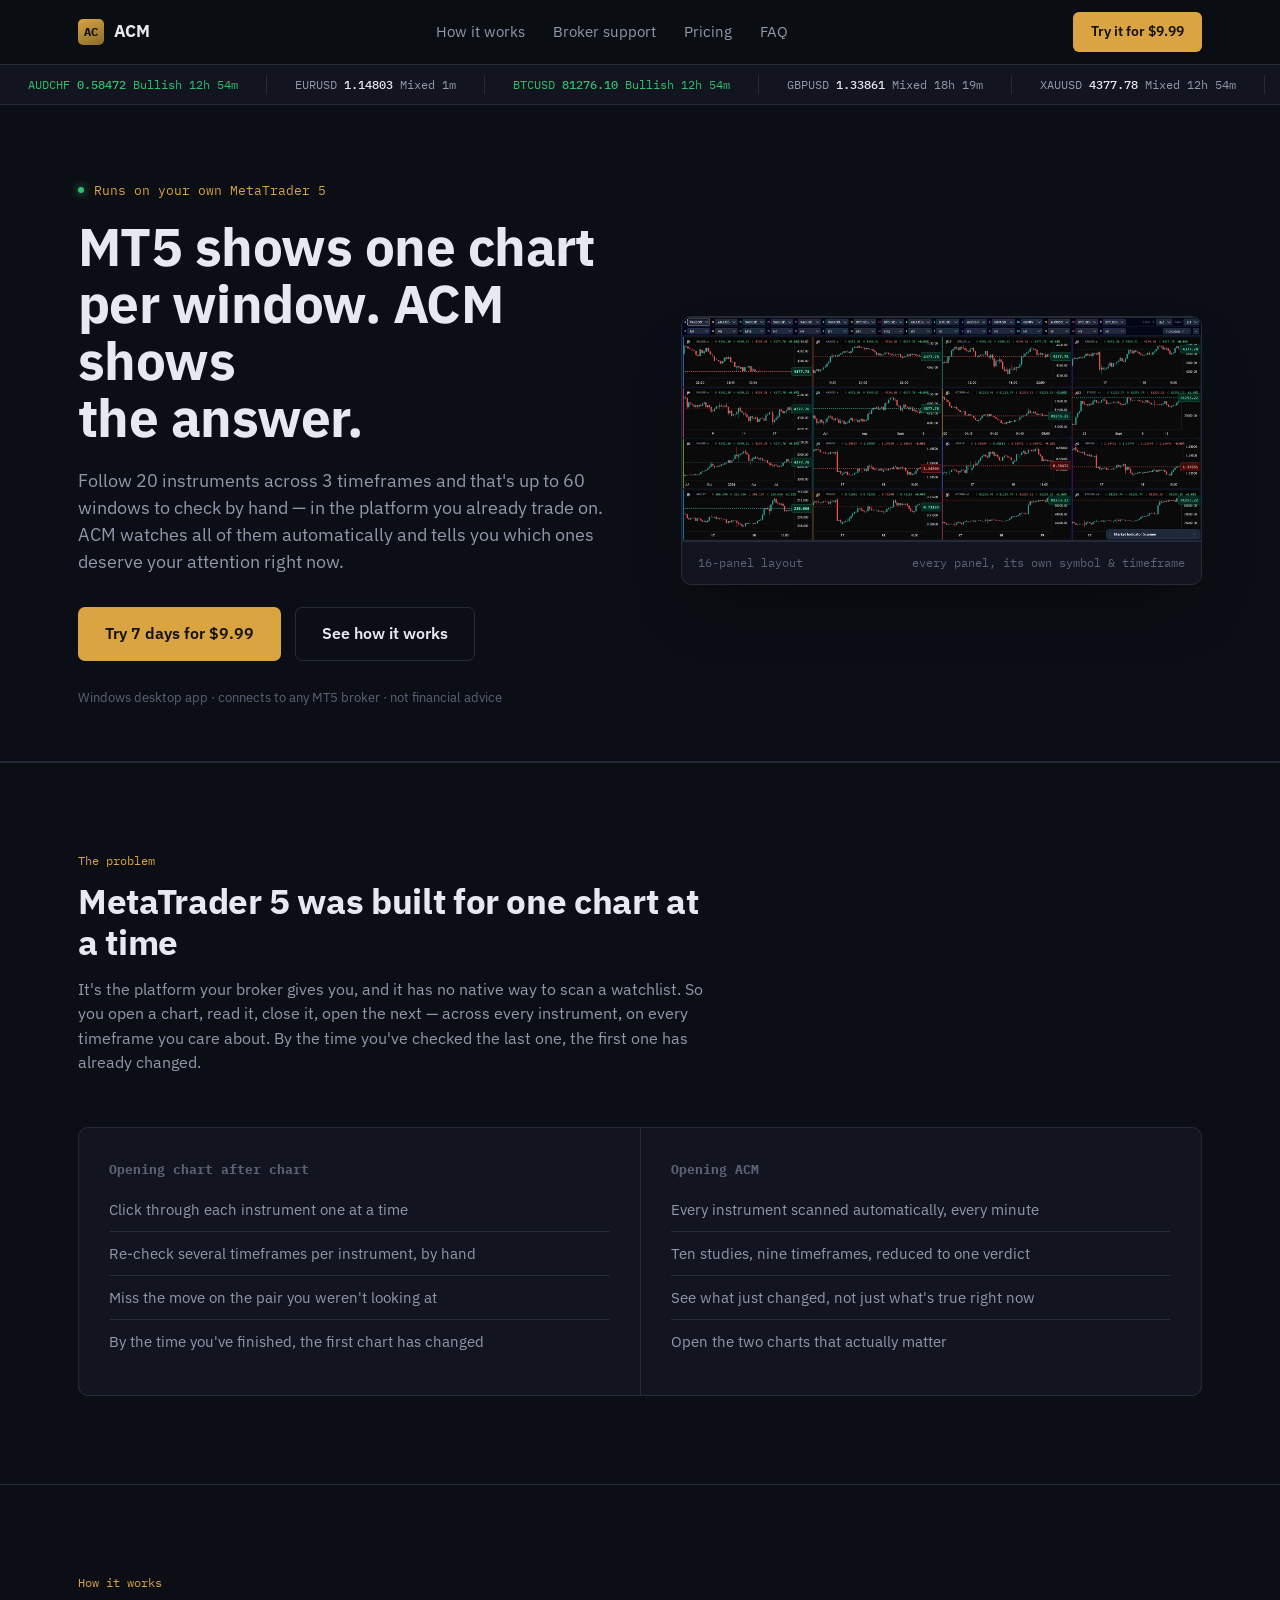
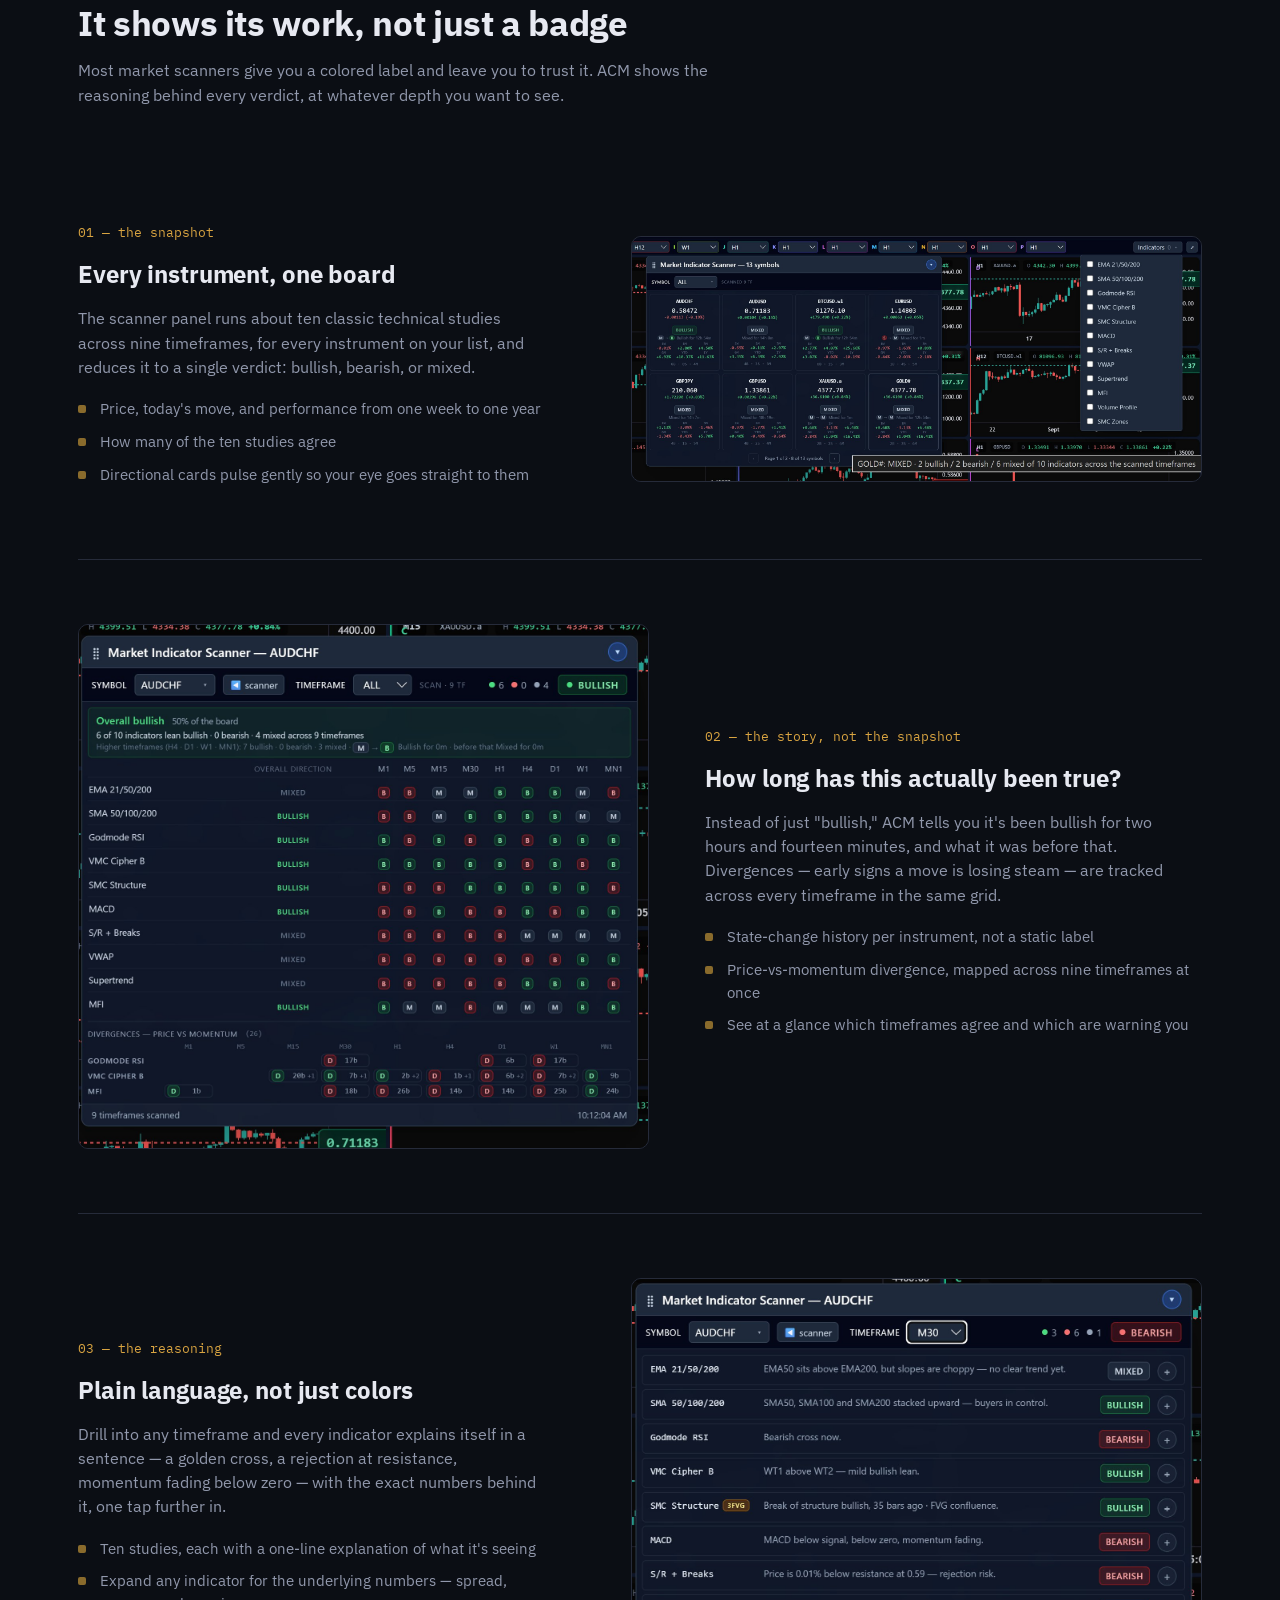
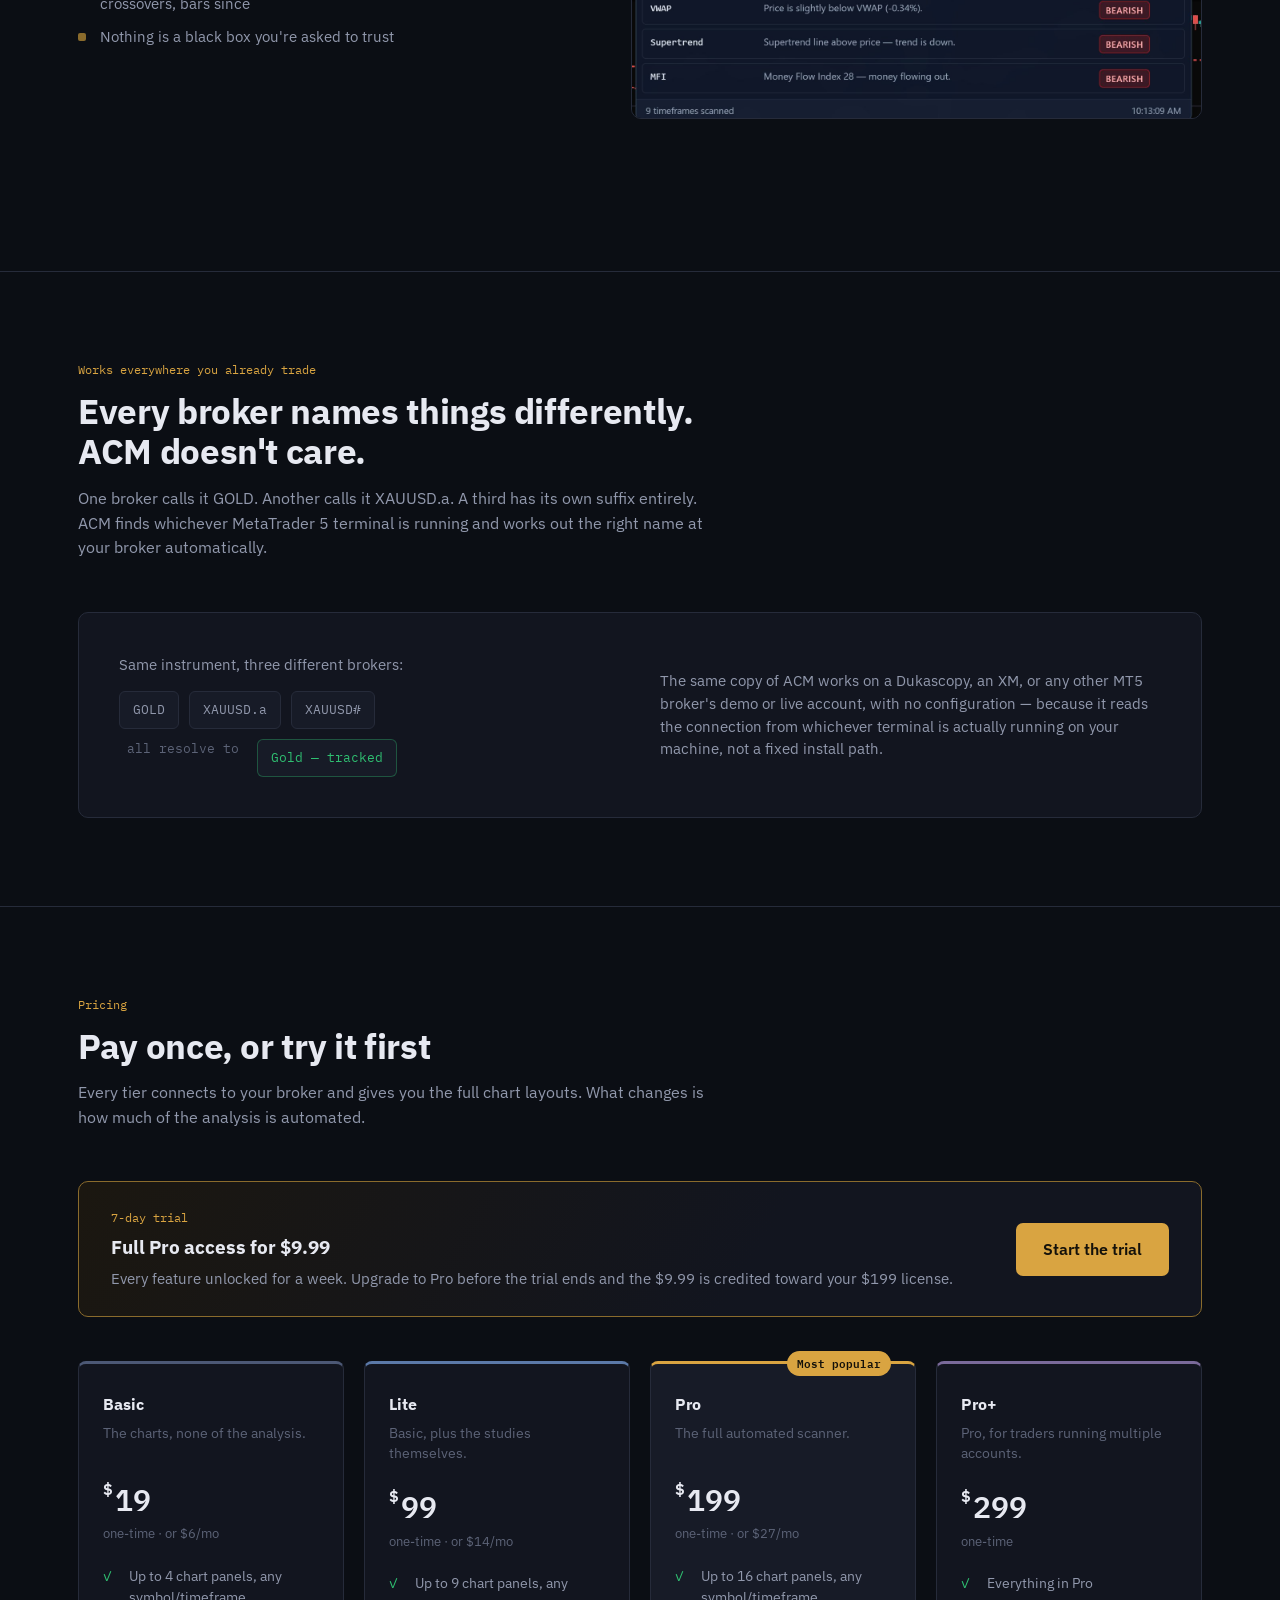
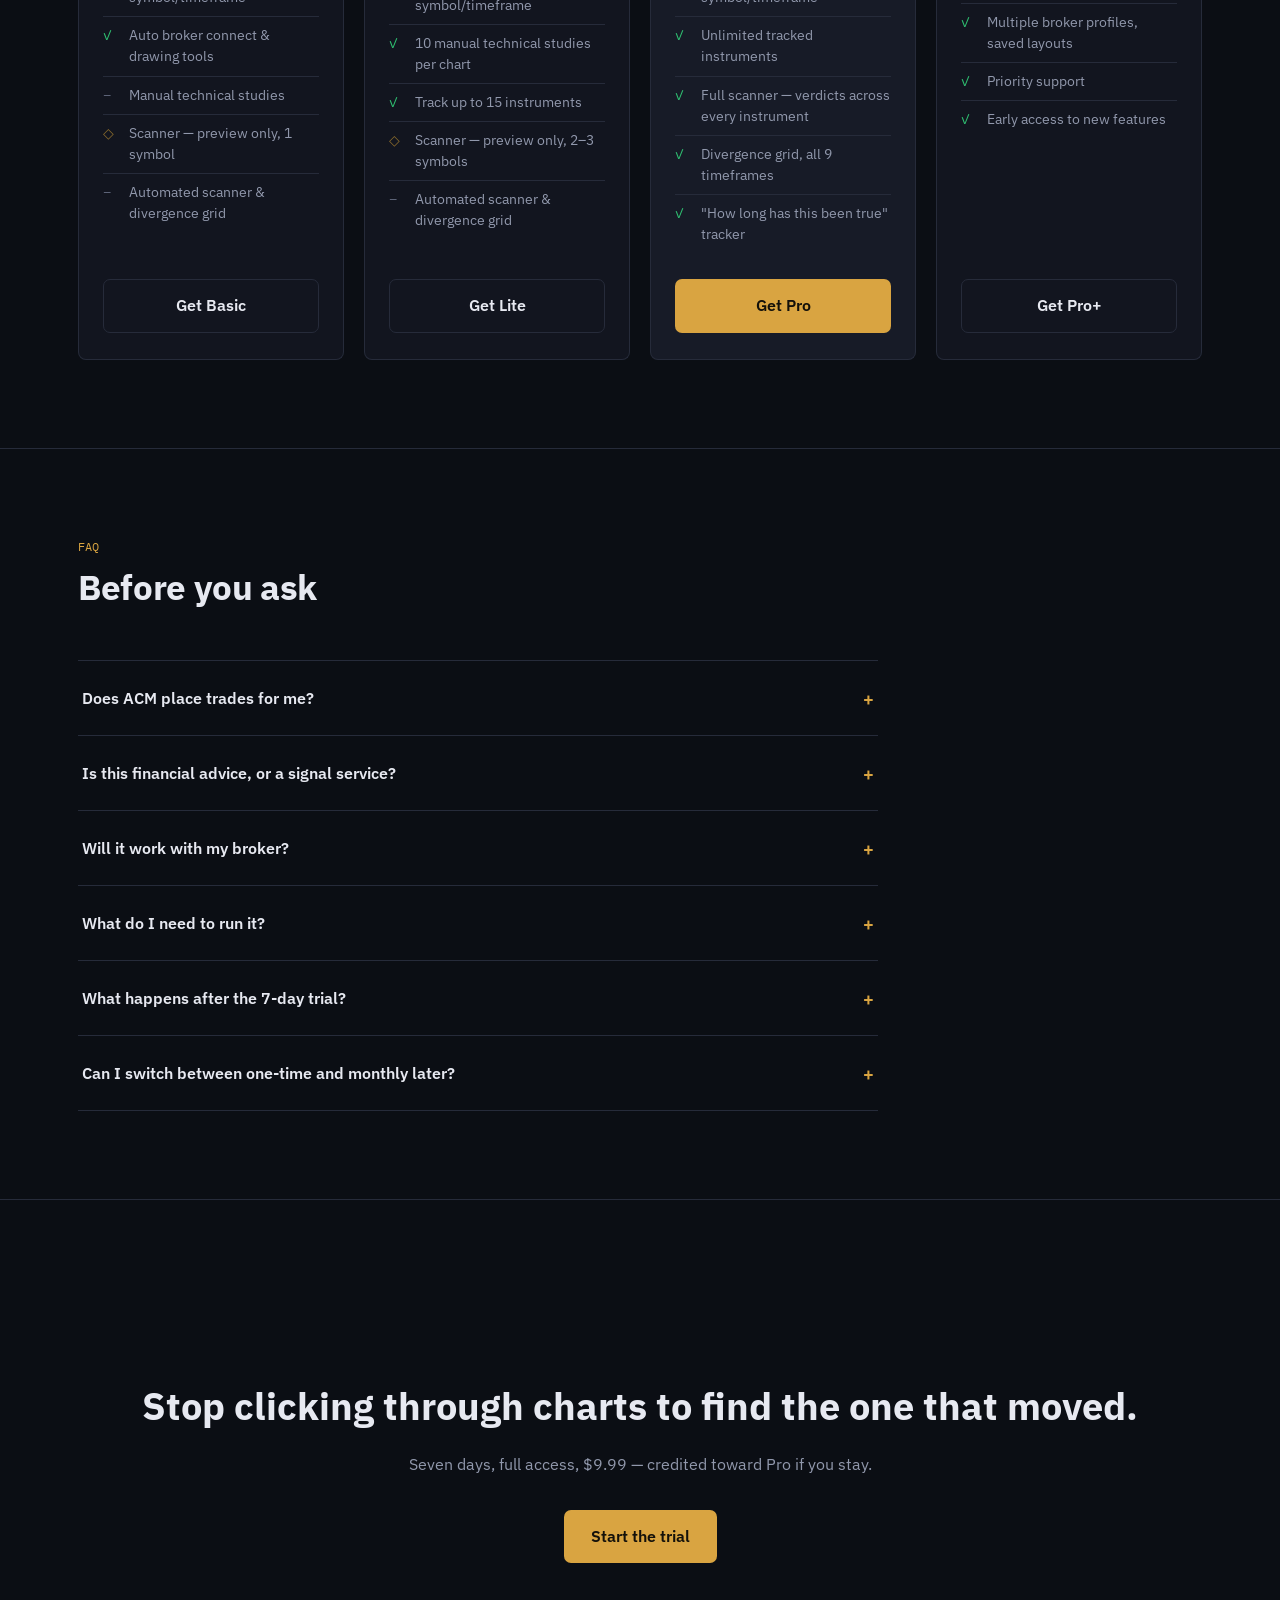
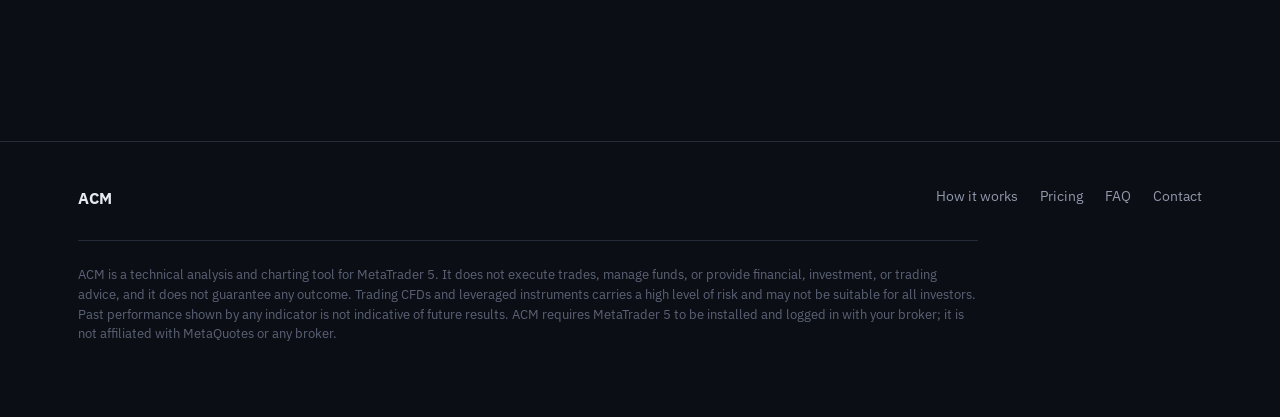
==== acm-site/index.html @ f4533de1 "Add files via upload" ====
<!DOCTYPE html>
<html lang="en">
<head>
<meta charset="UTF-8">
<meta name="viewport" content="width=device-width, initial-scale=1.0">
<title>ACM — The market scanner for MetaTrader 5</title>
<meta name="description" content="ACM watches every instrument you follow on MetaTrader 5, runs the technical analysis, and shows you which ones deserve your attention right now.">
<link rel="icon" href="data:image/svg+xml,<svg xmlns=%22http://www.w3.org/2000/svg%22 viewBox=%220 0 100 100%22><text y=%22.9em%22 font-size=%2290%22>📈</text></svg>">
<link rel="stylesheet" href="assets/styles.css">
</head>
<body>

<nav class="nav">
  <div class="wrap">
    <a href="#top" class="brand">
      <span class="mark">AC</span>
      ACM
    </a>
    <div class="nav-links">
      <a href="#how-it-works">How it works</a>
      <a href="#brokers">Broker support</a>
      <a href="#pricing">Pricing</a>
      <a href="#faq">FAQ</a>
    </div>
    <a href="#pricing" class="nav-cta">Try it for $9.99</a>
  </div>
</nav>

<div class="ticker" aria-hidden="true">
  <div class="ticker-track">
    <span class="ticker-item bull">AUDCHF <b>0.58472</b> Bullish 12h 54m</span>
    <span class="ticker-item mixed">EURUSD <b>1.14803</b> Mixed 1m</span>
    <span class="ticker-item bull">BTCUSD <b>81276.10</b> Bullish 12h 54m</span>
    <span class="ticker-item mixed">GBPUSD <b>1.33861</b> Mixed 18h 19m</span>
    <span class="ticker-item mixed">XAUUSD <b>4377.78</b> Mixed 12h 54m</span>
    <span class="ticker-item mixed">GBPJPY <b>210.060</b> Mixed 14h 7m</span>
    <span class="ticker-item mixed">AUDUSD <b>0.71183</b> Mixed 14h 0m</span>
    <!-- duplicate set for seamless loop -->
    <span class="ticker-item bull">AUDCHF <b>0.58472</b> Bullish 12h 54m</span>
    <span class="ticker-item mixed">EURUSD <b>1.14803</b> Mixed 1m</span>
    <span class="ticker-item bull">BTCUSD <b>81276.10</b> Bullish 12h 54m</span>
    <span class="ticker-item mixed">GBPUSD <b>1.33861</b> Mixed 18h 19m</span>
    <span class="ticker-item mixed">XAUUSD <b>4377.78</b> Mixed 12h 54m</span>
    <span class="ticker-item mixed">GBPJPY <b>210.060</b> Mixed 14h 7m</span>
    <span class="ticker-item mixed">AUDUSD <b>0.71183</b> Mixed 14h 0m</span>
  </div>
</div>

<header class="hero" id="top">
  <div class="wrap hero-grid">
    <div>
      <div class="eyebrow-line"><span class="dot"></span>Runs on your own MetaTrader 5</div>
      <h1>MT5 shows one chart<br>per window. ACM shows<br>the answer.</h1>
      <p class="lede">Follow 20 instruments across 3 timeframes and that's up to 60 windows to check by hand — in the platform you already trade on. ACM watches all of them automatically and tells you which ones deserve your attention right now.</p>
      <div class="hero-ctas">
        <a href="#pricing" class="btn btn-primary">Try 7 days for $9.99</a>
        <a href="#how-it-works" class="btn btn-ghost">See how it works</a>
      </div>
      <p class="hero-fineprint">Windows desktop app · connects to any MT5 broker · not financial advice</p>
    </div>
    <div>
      <div class="hero-visual">
        <img src="assets/img/hero-16panel.jpg" alt="ACM showing sixteen chart panels at once, each on a different instrument and timeframe" loading="eager">
        <div class="hero-visual-cap">
          <span>16-panel layout</span>
          <span>every panel, its own symbol &amp; timeframe</span>
        </div>
      </div>
    </div>
  </div>
</header>

<section class="border-top">
  <div class="wrap">
    <div class="section-head">
      <div class="kicker">The problem</div>
      <h2>MetaTrader 5 was built for one chart at a time</h2>
      <p>It's the platform your broker gives you, and it has no native way to scan a watchlist. So you open a chart, read it, close it, open the next — across every instrument, on every timeframe you care about. By the time you've checked the last one, the first one has already changed.</p>
    </div>
    <div class="compare">
      <div class="old">
        <h3>Opening chart after chart</h3>
        <ul>
          <li>Click through each instrument one at a time</li>
          <li>Re-check several timeframes per instrument, by hand</li>
          <li>Miss the move on the pair you weren't looking at</li>
          <li>By the time you've finished, the first chart has changed</li>
        </ul>
      </div>
      <div class="new">
        <h3>Opening ACM</h3>
        <ul>
          <li>Every instrument scanned automatically, every minute</li>
          <li>Ten studies, nine timeframes, reduced to one verdict</li>
          <li>See what just changed, not just what's true right now</li>
          <li>Open the two charts that actually matter</li>
        </ul>
      </div>
    </div>
  </div>
</section>

<section class="border-top" id="how-it-works">
  <div class="wrap">
    <div class="section-head">
      <div class="kicker">How it works</div>
      <h2>It shows its work, not just a badge</h2>
      <p>Most market scanners give you a colored label and leave you to trust it. ACM shows the reasoning behind every verdict, at whatever depth you want to see.</p>
    </div>

    <div class="feature-row">
      <div class="feature-copy">
        <div class="feature-num">01 — the snapshot</div>
        <h3>Every instrument, one board</h3>
        <p>The scanner panel runs about ten classic technical studies across nine timeframes, for every instrument on your list, and reduces it to a single verdict: bullish, bearish, or mixed.</p>
        <ul class="feature-list">
          <li>Price, today's move, and performance from one week to one year</li>
          <li>How many of the ten studies agree</li>
          <li>Directional cards pulse gently so your eye goes straight to them</li>
        </ul>
      </div>
      <div class="feature-media">
        <img src="assets/img/scanner-grid.jpg" alt="Market Indicator Scanner showing a grid of instruments with bullish, bearish and mixed verdicts" loading="lazy">
      </div>
    </div>

    <div class="feature-row reverse">
      <div class="feature-copy">
        <div class="feature-num">02 — the story, not the snapshot</div>
        <h3>How long has this actually been true?</h3>
        <p>Instead of just "bullish," ACM tells you it's been bullish for two hours and fourteen minutes, and what it was before that. Divergences — early signs a move is losing steam — are tracked across every timeframe in the same grid.</p>
        <ul class="feature-list">
          <li>State-change history per instrument, not a static label</li>
          <li>Price-vs-momentum divergence, mapped across nine timeframes at once</li>
          <li>See at a glance which timeframes agree and which are warning you</li>
        </ul>
      </div>
      <div class="feature-media">
        <img src="assets/img/scanner-detail.jpg" alt="Detailed breakdown of a single instrument across nine timeframes with a divergence grid" loading="lazy">
      </div>
    </div>

    <div class="feature-row">
      <div class="feature-copy">
        <div class="feature-num">03 — the reasoning</div>
        <h3>Plain language, not just colors</h3>
        <p>Drill into any timeframe and every indicator explains itself in a sentence — a golden cross, a rejection at resistance, momentum fading below zero — with the exact numbers behind it, one tap further in.</p>
        <ul class="feature-list">
          <li>Ten studies, each with a one-line explanation of what it's seeing</li>
          <li>Expand any indicator for the underlying numbers — spread, crossovers, bars since</li>
          <li>Nothing is a black box you're asked to trust</li>
        </ul>
      </div>
      <div class="feature-media">
        <img src="assets/img/scanner-reasoning.jpg" alt="Plain-English reasoning shown next to each of the ten technical indicators" loading="lazy">
      </div>
    </div>
  </div>
</section>

<section class="border-top" id="brokers">
  <div class="wrap">
    <div class="section-head">
      <div class="kicker">Works everywhere you already trade</div>
      <h2>Every broker names things differently. ACM doesn't care.</h2>
      <p>One broker calls it GOLD. Another calls it XAUUSD.a. A third has its own suffix entirely. ACM finds whichever MetaTrader 5 terminal is running and works out the right name at your broker automatically.</p>
    </div>
    <div class="broker-strip">
      <div class="broker-strip-grid">
        <div>
          <p style="color:var(--text-dim); margin:0 0 16px; font-size:0.95rem;">Same instrument, three different brokers:</p>
          <div class="chip-row" style="margin-bottom:10px;">
            <span class="chip">GOLD</span>
            <span class="chip">XAUUSD.a</span>
            <span class="chip">XAUUSD#</span>
          </div>
          <div class="chip-row">
            <span class="broker-arrow">all resolve to</span>
            <span class="chip resolved">Gold — tracked</span>
          </div>
        </div>
        <div>
          <p style="color:var(--text-dim); margin:0; font-size:0.95rem;">The same copy of ACM works on a Dukascopy, an XM, or any other MT5 broker's demo or live account, with no configuration — because it reads the connection from whichever terminal is actually running on your machine, not a fixed install path.</p>
        </div>
      </div>
    </div>
  </div>
</section>

<section class="border-top" id="pricing">
  <div class="wrap">
    <div class="section-head">
      <div class="kicker">Pricing</div>
      <h2>Pay once, or try it first</h2>
      <p>Every tier connects to your broker and gives you the full chart layouts. What changes is how much of the analysis is automated.</p>
    </div>

    <div class="trial-banner">
      <div class="trial-banner-text">
        <div class="tag">7-day trial</div>
        <h3>Full Pro access for $9.99</h3>
        <p>Every feature unlocked for a week. Upgrade to Pro before the trial ends and the $9.99 is credited toward your $199 license.</p>
      </div>
      <a href="#" class="btn btn-primary">Start the trial</a>
    </div>

    <div class="pricing-grid">

      <div class="plan basic">
        <div class="plan-name">Basic</div>
        <div class="plan-desc">The charts, none of the analysis.</div>
        <div class="plan-price"><sup>$</sup>19</div>
        <div class="plan-sub">one-time · or $6/mo</div>
        <ul>
          <li class="yes"><span class="ico">✓</span> Up to 4 chart panels, any symbol/timeframe</li>
          <li class="yes"><span class="ico">✓</span> Auto broker connect &amp; drawing tools</li>
          <li class="no"><span class="ico">–</span> Manual technical studies</li>
          <li class="lock"><span class="ico">◇</span> Scanner — preview only, 1 symbol</li>
          <li class="no"><span class="ico">–</span> Automated scanner &amp; divergence grid</li>
        </ul>
        <a href="#" class="btn btn-ghost">Get Basic</a>
      </div>

      <div class="plan lite">
        <div class="plan-name">Lite</div>
        <div class="plan-desc">Basic, plus the studies themselves.</div>
        <div class="plan-price"><sup>$</sup>99</div>
        <div class="plan-sub">one-time · or $14/mo</div>
        <ul>
          <li class="yes"><span class="ico">✓</span> Up to 9 chart panels, any symbol/timeframe</li>
          <li class="yes"><span class="ico">✓</span> 10 manual technical studies per chart</li>
          <li class="yes"><span class="ico">✓</span> Track up to 15 instruments</li>
          <li class="lock"><span class="ico">◇</span> Scanner — preview only, 2–3 symbols</li>
          <li class="no"><span class="ico">–</span> Automated scanner &amp; divergence grid</li>
        </ul>
        <a href="#" class="btn btn-ghost">Get Lite</a>
      </div>

      <div class="plan pro">
        <span class="plan-badge">Most popular</span>
        <div class="plan-name">Pro</div>
        <div class="plan-desc">The full automated scanner.</div>
        <div class="plan-price"><sup>$</sup>199</div>
        <div class="plan-sub">one-time · or $27/mo</div>
        <ul>
          <li class="yes"><span class="ico">✓</span> Up to 16 chart panels, any symbol/timeframe</li>
          <li class="yes"><span class="ico">✓</span> Unlimited tracked instruments</li>
          <li class="yes"><span class="ico">✓</span> Full scanner — verdicts across every instrument</li>
          <li class="yes"><span class="ico">✓</span> Divergence grid, all 9 timeframes</li>
          <li class="yes"><span class="ico">✓</span> "How long has this been true" tracker</li>
        </ul>
        <a href="#" class="btn btn-primary">Get Pro</a>
      </div>

      <div class="plan proplus">
        <div class="plan-name">Pro+</div>
        <div class="plan-desc">Pro, for traders running multiple accounts.</div>
        <div class="plan-price"><sup>$</sup>299</div>
        <div class="plan-sub">one-time</div>
        <ul>
          <li class="yes"><span class="ico">✓</span> Everything in Pro</li>
          <li class="yes"><span class="ico">✓</span> Multiple broker profiles, saved layouts</li>
          <li class="yes"><span class="ico">✓</span> Priority support</li>
          <li class="yes"><span class="ico">✓</span> Early access to new features</li>
        </ul>
        <a href="#" class="btn btn-ghost">Get Pro+</a>
      </div>

    </div>
  </div>
</section>

<section class="border-top" id="faq">
  <div class="wrap">
    <div class="section-head">
      <div class="kicker">FAQ</div>
      <h2>Before you ask</h2>
    </div>
    <div class="faq">

      <div class="faq-item">
        <button class="faq-q">Does ACM place trades for me?<span class="plus">+</span></button>
        <div class="faq-a"><p>No. ACM never places a trade and never touches your account balance. It reads market data through your MetaTrader 5 terminal and shows you what the technical studies currently say — what you do with that is entirely up to you.</p></div>
      </div>

      <div class="faq-item">
        <button class="faq-q">Is this financial advice, or a signal service?<span class="plus">+</span></button>
        <div class="faq-a"><p>No. ACM doesn't tell you what to buy or sell, and it doesn't predict the future. It summarizes what a set of established technical studies currently show, on the markets you've already chosen to follow, and flags when that picture changes.</p></div>
      </div>

      <div class="faq-item">
        <button class="faq-q">Will it work with my broker?<span class="plus">+</span></button>
        <div class="faq-a"><p>If your broker gives you MetaTrader 5, yes. ACM detects whichever MT5 terminal is running on your machine and automatically works out how your broker names each instrument, so the same install works unmodified across brokers.</p></div>
      </div>

      <div class="faq-item">
        <button class="faq-q">What do I need to run it?<span class="plus">+</span></button>
        <div class="faq-a"><p>A Windows PC with MetaTrader 5 installed and logged in to your broker. Installation is a normal setup wizard — no coding, no command line.</p></div>
      </div>

      <div class="faq-item">
        <button class="faq-q">What happens after the 7-day trial?<span class="plus">+</span></button>
        <div class="faq-a"><p>If you upgrade to a Pro license before the trial ends, the $9.99 is credited toward the $199 price. If you don't act, the trial converts to the Pro monthly subscription — you can cancel any time before that happens.</p></div>
      </div>

      <div class="faq-item">
        <button class="faq-q">Can I switch between one-time and monthly later?<span class="plus">+</span></button>
        <div class="faq-a"><p>Yes — reach out and we'll move your license across. Most traders start on a monthly plan and switch to one-time once they know they're keeping it.</p></div>
      </div>

    </div>
  </div>
</section>

<section class="border-top">
  <div class="wrap close-cta">
    <h2>Stop clicking through charts to find the one that moved.</h2>
    <p>Seven days, full access, $9.99 — credited toward Pro if you stay.</p>
    <a href="#pricing" class="btn btn-primary">Start the trial</a>
  </div>
</section>

<footer>
  <div class="wrap">
    <div class="footer-grid">
      <div class="footer-brand">ACM</div>
      <div class="footer-links">
        <a href="#how-it-works">How it works</a>
        <a href="#pricing">Pricing</a>
        <a href="#faq">FAQ</a>
        <a href="mailto:support@example.com">Contact</a>
      </div>
    </div>
    <p class="disclaimer">ACM is a technical analysis and charting tool for MetaTrader 5. It does not execute trades, manage funds, or provide financial, investment, or trading advice, and it does not guarantee any outcome. Trading CFDs and leveraged instruments carries a high level of risk and may not be suitable for all investors. Past performance shown by any indicator is not indicative of future results. ACM requires MetaTrader 5 to be installed and logged in with your broker; it is not affiliated with MetaQuotes or any broker.</p>
  </div>
</footer>

<script src="assets/app.js"></script>
</body>
</html>
---- acm-site/assets/styles.css ----
/* ACM — MT5 Market Scanner. Landing page styles. */

@import url('https://fonts.googleapis.com/css2?family=IBM+Plex+Sans:wght@400;500;600;700&family=IBM+Plex+Mono:wght@400;500;600&display=swap');

:root{
  --bg: #0B0E14;
  --surface: #12151F;
  --surface-2: #171B27;
  --line: #262B3A;
  --text: #E7E9F1;
  --text-dim: #9198AC;
  --text-faint: #5C6377;
  --bull: #2FBF71;
  --bear: #E8544B;
  --gold: #D9A441;
  --gold-dim: #8A6B2C;
  --focus: #6C8CFF;

  --font-sans: 'IBM Plex Sans', -apple-system, Segoe UI, sans-serif;
  --font-mono: 'IBM Plex Mono', ui-monospace, SFMono-Regular, monospace;

  --maxw: 1180px;
}

*{box-sizing:border-box;}
html{scroll-behavior:smooth;}

body{
  margin:0;
  background:var(--bg);
  color:var(--text);
  font-family:var(--font-sans);
  line-height:1.5;
  -webkit-font-smoothing:antialiased;
}

img{max-width:100%;display:block;}

a{color:inherit;}

.wrap{
  max-width:var(--maxw);
  margin:0 auto;
  padding:0 28px;
}

:focus-visible{
  outline:2px solid var(--focus);
  outline-offset:3px;
}

@media (prefers-reduced-motion: reduce){
  *{animation-duration:0.01ms !important; transition-duration:0.01ms !important;}
}

/* ---------- Nav ---------- */
.nav{
  position:sticky;
  top:0;
  z-index:50;
  background:rgba(11,14,20,0.86);
  backdrop-filter:blur(10px);
  border-bottom:1px solid var(--line);
}
.nav .wrap{
  display:flex;
  align-items:center;
  justify-content:space-between;
  height:64px;
}
.brand{
  display:flex;
  align-items:center;
  gap:10px;
  font-weight:700;
  font-size:1.05rem;
  letter-spacing:0.01em;
  text-decoration:none;
}
.brand .mark{
  width:26px;height:26px;
  border-radius:5px;
  background:linear-gradient(155deg, var(--gold), var(--gold-dim));
  display:inline-flex;align-items:center;justify-content:center;
  font-family:var(--font-mono);
  font-size:0.72rem;
  font-weight:700;
  color:#14110A;
}
.nav-links{
  display:flex;
  gap:28px;
  font-size:0.92rem;
  color:var(--text-dim);
}
.nav-links a{text-decoration:none;}
.nav-links a:hover{color:var(--text);}
.nav-cta{
  padding:9px 18px;
  background:var(--gold);
  color:#14110A;
  border-radius:6px;
  font-weight:600;
  font-size:0.88rem;
  text-decoration:none;
  white-space:nowrap;
}
.nav-cta:hover{background:#E5B45C;}
.nav-mobile-toggle{display:none;}

@media (max-width:820px){
  .nav-links{display:none;}
}

/* ---------- Ticker ---------- */
.ticker{
  border-bottom:1px solid var(--line);
  background:var(--surface);
  overflow:hidden;
  white-space:nowrap;
}
.ticker-track{
  display:inline-flex;
  animation:ticker-scroll 38s linear infinite;
  padding:10px 0;
}
.ticker-item{
  font-family:var(--font-mono);
  font-size:0.78rem;
  color:var(--text-dim);
  padding:0 28px;
  border-right:1px solid var(--line);
}
.ticker-item b{color:var(--text); font-weight:500;}
.ticker-item.bull{color:var(--bull);}
.ticker-item.bull b{color:var(--bull);}
.ticker-item.bear{color:var(--bear);}
.ticker-item.bear b{color:var(--bear);}
@keyframes ticker-scroll{
  from{transform:translateX(0);}
  to{transform:translateX(-50%);}
}
@media (prefers-reduced-motion: reduce){
  .ticker-track{animation:none;}
  .ticker{overflow-x:auto;}
}

/* ---------- Hero ---------- */
.hero{
  padding:76px 0 40px;
  border-bottom:1px solid var(--line);
}
.hero-grid{
  display:grid;
  grid-template-columns:1.05fr 1fr;
  gap:56px;
  align-items:center;
}
@media (max-width:960px){
  .hero-grid{grid-template-columns:1fr; gap:40px;}
}

.eyebrow-line{
  font-family:var(--font-mono);
  font-size:0.8rem;
  color:var(--gold);
  margin-bottom:18px;
  display:flex;
  align-items:center;
  gap:10px;
}
.eyebrow-line .dot{
  width:6px;height:6px;border-radius:50%;
  background:var(--bull);
  box-shadow:0 0 8px var(--bull);
}

h1{
  font-size:clamp(2.1rem, 4.4vw, 3.3rem);
  line-height:1.08;
  margin:0 0 22px;
  font-weight:700;
  letter-spacing:-0.01em;
}

.hero p.lede{
  font-size:1.12rem;
  color:var(--text-dim);
  max-width:52ch;
  margin:0 0 32px;
}

.hero-ctas{
  display:flex;
  gap:14px;
  flex-wrap:wrap;
  margin-bottom:26px;
}

.btn{
  display:inline-flex;
  align-items:center;
  justify-content:center;
  gap:8px;
  padding:14px 26px;
  border-radius:7px;
  font-weight:600;
  font-size:0.98rem;
  text-decoration:none;
  border:1px solid transparent;
  cursor:pointer;
}
.btn-primary{
  background:var(--gold);
  color:#14110A;
}
.btn-primary:hover{background:#E5B45C;}
.btn-ghost{
  background:transparent;
  border-color:var(--line);
  color:var(--text);
}
.btn-ghost:hover{border-color:var(--text-dim);}

.hero-fineprint{
  font-size:0.84rem;
  color:var(--text-faint);
}

.hero-visual{
  border:1px solid var(--line);
  border-radius:10px;
  overflow:hidden;
  background:var(--surface);
  box-shadow:0 30px 70px -30px rgba(0,0,0,0.6);
}
.hero-visual img{width:100%;}
.hero-visual-cap{
  padding:12px 16px;
  font-family:var(--font-mono);
  font-size:0.76rem;
  color:var(--text-faint);
  border-top:1px solid var(--line);
  display:flex;
  justify-content:space-between;
}

/* ---------- Section shells ---------- */
section{padding:88px 0;}
.section-head{
  max-width:640px;
  margin:0 0 52px;
}
.section-head .kicker{
  font-family:var(--font-mono);
  font-size:0.78rem;
  color:var(--gold);
  margin-bottom:12px;
}
.section-head h2{
  font-size:clamp(1.6rem, 3vw, 2.2rem);
  margin:0 0 14px;
  line-height:1.16;
  font-weight:700;
  letter-spacing:-0.01em;
}
.section-head p{
  color:var(--text-dim);
  font-size:1.02rem;
  margin:0;
}
.border-top{border-top:1px solid var(--line);}

/* ---------- Problem section ---------- */
.compare{
  display:grid;
  grid-template-columns:1fr 1fr;
  gap:1px;
  background:var(--line);
  border:1px solid var(--line);
  border-radius:10px;
  overflow:hidden;
}
@media (max-width:760px){
  .compare{grid-template-columns:1fr;}
}
.compare > div{
  background:var(--surface);
  padding:32px 30px;
}
.compare h3{
  font-family:var(--font-mono);
  font-size:0.82rem;
  text-transform:none;
  margin:0 0 18px;
  color:var(--text-faint);
}
.compare.old h3{color:var(--bear);}
.compare.new h3{color:var(--bull);}
.compare ul{
  margin:0;
  padding:0;
  list-style:none;
}
.compare li{
  padding:10px 0;
  border-top:1px solid var(--line);
  color:var(--text-dim);
  font-size:0.96rem;
}
.compare li:first-child{border-top:none;padding-top:0;}

/* ---------- Feature rows ---------- */
.feature-row{
  display:grid;
  grid-template-columns:1fr 1.15fr;
  gap:56px;
  align-items:center;
  padding:64px 0;
}
.feature-row:not(:last-child){border-bottom:1px solid var(--line);}
.feature-row.reverse{grid-template-columns:1.15fr 1fr;}
.feature-row.reverse .feature-copy{order:2;}
.feature-row.reverse .feature-media{order:1;}
@media (max-width:900px){
  .feature-row, .feature-row.reverse{grid-template-columns:1fr;}
  .feature-row.reverse .feature-copy{order:1;}
  .feature-row.reverse .feature-media{order:2;}
}

.feature-num{
  font-family:var(--font-mono);
  font-size:0.8rem;
  color:var(--gold);
  margin-bottom:14px;
}
.feature-copy h3{
  font-size:1.5rem;
  margin:0 0 14px;
  font-weight:700;
  letter-spacing:-0.005em;
}
.feature-copy p{
  color:var(--text-dim);
  font-size:1.01rem;
  max-width:46ch;
  margin:0 0 18px;
}
.feature-list{
  list-style:none;
  margin:0;
  padding:0;
}
.feature-list li{
  padding-left:22px;
  position:relative;
  color:var(--text-dim);
  font-size:0.95rem;
  margin-bottom:10px;
}
.feature-list li::before{
  content:'';
  position:absolute;
  left:0;top:8px;
  width:8px;height:8px;
  border-radius:2px;
  background:var(--gold-dim);
}

.feature-media{
  border:1px solid var(--line);
  border-radius:10px;
  overflow:hidden;
  background:var(--surface);
}
.feature-media img{width:100%;}

/* ---------- Broker strip ---------- */
.broker-strip{
  background:var(--surface);
  border:1px solid var(--line);
  border-radius:10px;
  padding:40px;
}
.broker-strip-grid{
  display:grid;
  grid-template-columns:1fr 1fr;
  gap:40px;
  align-items:center;
}
@media (max-width:820px){
  .broker-strip-grid{grid-template-columns:1fr;}
}
.chip-row{
  display:flex;
  flex-wrap:wrap;
  gap:10px;
}
.chip{
  font-family:var(--font-mono);
  font-size:0.82rem;
  padding:8px 13px;
  border:1px solid var(--line);
  border-radius:6px;
  color:var(--text-dim);
  background:var(--surface-2);
}
.chip.resolved{
  color:var(--bull);
  border-color:rgba(47,191,113,0.35);
}
.broker-arrow{
  font-family:var(--font-mono);
  color:var(--text-faint);
  font-size:0.82rem;
  margin:0 8px;
}

/* ---------- Pricing ---------- */
.trial-banner{
  display:flex;
  align-items:center;
  justify-content:space-between;
  flex-wrap:wrap;
  gap:20px;
  background:linear-gradient(120deg, #1B1710, #12151F 60%);
  border:1px solid var(--gold-dim);
  border-radius:10px;
  padding:26px 32px;
  margin-bottom:44px;
}
.trial-banner-text .tag{
  font-family:var(--font-mono);
  font-size:0.78rem;
  color:var(--gold);
  margin-bottom:6px;
}
.trial-banner-text h3{
  margin:0 0 6px;
  font-size:1.2rem;
}
.trial-banner-text p{
  margin:0;
  color:var(--text-dim);
  font-size:0.94rem;
}

.pricing-grid{
  display:grid;
  grid-template-columns:repeat(4, 1fr);
  gap:20px;
}
@media (max-width:1020px){
  .pricing-grid{grid-template-columns:repeat(2, 1fr);}
}
@media (max-width:620px){
  .pricing-grid{grid-template-columns:1fr;}
}

.plan{
  background:var(--surface);
  border:1px solid var(--line);
  border-top:3px solid var(--stripe, var(--line));
  border-radius:8px;
  padding:28px 24px 26px;
  display:flex;
  flex-direction:column;
}
.plan.basic{--stripe:#4C5875;}
.plan.lite{--stripe:#5B79A8;}
.plan.pro{--stripe:var(--gold); background:var(--surface-2); position:relative;}
.plan.proplus{--stripe:#7A6A9A;}

.plan-badge{
  position:absolute;
  top:-13px;
  right:24px;
  background:var(--gold);
  color:#14110A;
  font-family:var(--font-mono);
  font-size:0.7rem;
  font-weight:600;
  padding:4px 10px;
  border-radius:20px;
}

.plan-name{
  font-size:1.02rem;
  font-weight:700;
  margin-bottom:6px;
}
.plan-desc{
  color:var(--text-faint);
  font-size:0.86rem;
  margin-bottom:20px;
  min-height:34px;
}
.plan-price{
  font-family:var(--font-mono);
  font-size:1.9rem;
  font-weight:600;
  margin-bottom:2px;
}
.plan-price sup{
  font-size:1rem;
  vertical-align:top;
  margin-right:2px;
}
.plan-sub{
  color:var(--text-faint);
  font-size:0.82rem;
  margin-bottom:22px;
}
.plan ul{
  list-style:none;
  margin:0 0 26px;
  padding:0;
  flex-grow:1;
}
.plan li{
  font-size:0.88rem;
  color:var(--text-dim);
  padding:8px 0;
  border-top:1px solid var(--line);
  display:flex;
  gap:10px;
}
.plan li:first-child{border-top:none;padding-top:0;}
.plan li .ico{
  font-family:var(--font-mono);
  flex-shrink:0;
  width:16px;
}
.plan li.yes .ico{color:var(--bull);}
.plan li.no .ico{color:var(--text-faint);}
.plan li.lock .ico{color:var(--gold-dim);}
.plan .btn{width:100%;}

/* ---------- FAQ ---------- */
.faq{
  max-width:800px;
}
.faq-item{
  border-top:1px solid var(--line);
}
.faq-item:last-child{border-bottom:1px solid var(--line);}
.faq-q{
  width:100%;
  text-align:left;
  background:none;
  border:none;
  color:var(--text);
  font-family:var(--font-sans);
  font-size:1rem;
  font-weight:600;
  padding:22px 4px;
  display:flex;
  justify-content:space-between;
  align-items:center;
  cursor:pointer;
}
.faq-q .plus{
  font-family:var(--font-mono);
  color:var(--gold);
  font-size:1.1rem;
  flex-shrink:0;
  margin-left:20px;
  transition:transform 0.18s ease;
}
.faq-item.open .faq-q .plus{transform:rotate(45deg);}
.faq-a{
  max-height:0;
  overflow:hidden;
  transition:max-height 0.22s ease;
}
.faq-a p{
  color:var(--text-dim);
  font-size:0.95rem;
  margin:0 4px 22px;
  max-width:65ch;
}

/* ---------- Disclaimer / CTA close ---------- */
.close-cta{
  text-align:center;
  padding:90px 0;
}
.close-cta h2{
  font-size:clamp(1.6rem, 3.4vw, 2.4rem);
  margin:0 0 16px;
}
.close-cta p{
  color:var(--text-dim);
  max-width:52ch;
  margin:0 auto 34px;
}

footer{
  border-top:1px solid var(--line);
  padding:44px 0 60px;
}
.footer-grid{
  display:flex;
  justify-content:space-between;
  flex-wrap:wrap;
  gap:24px;
  margin-bottom:30px;
}
.footer-brand{
  font-weight:700;
}
.footer-links{
  display:flex;
  gap:22px;
  font-size:0.88rem;
  color:var(--text-dim);
}
.footer-links a{text-decoration:none;}
.footer-links a:hover{color:var(--text);}
.disclaimer{
  font-size:0.82rem;
  color:var(--text-faint);
  border-top:1px solid var(--line);
  padding-top:24px;
  max-width:900px;
}
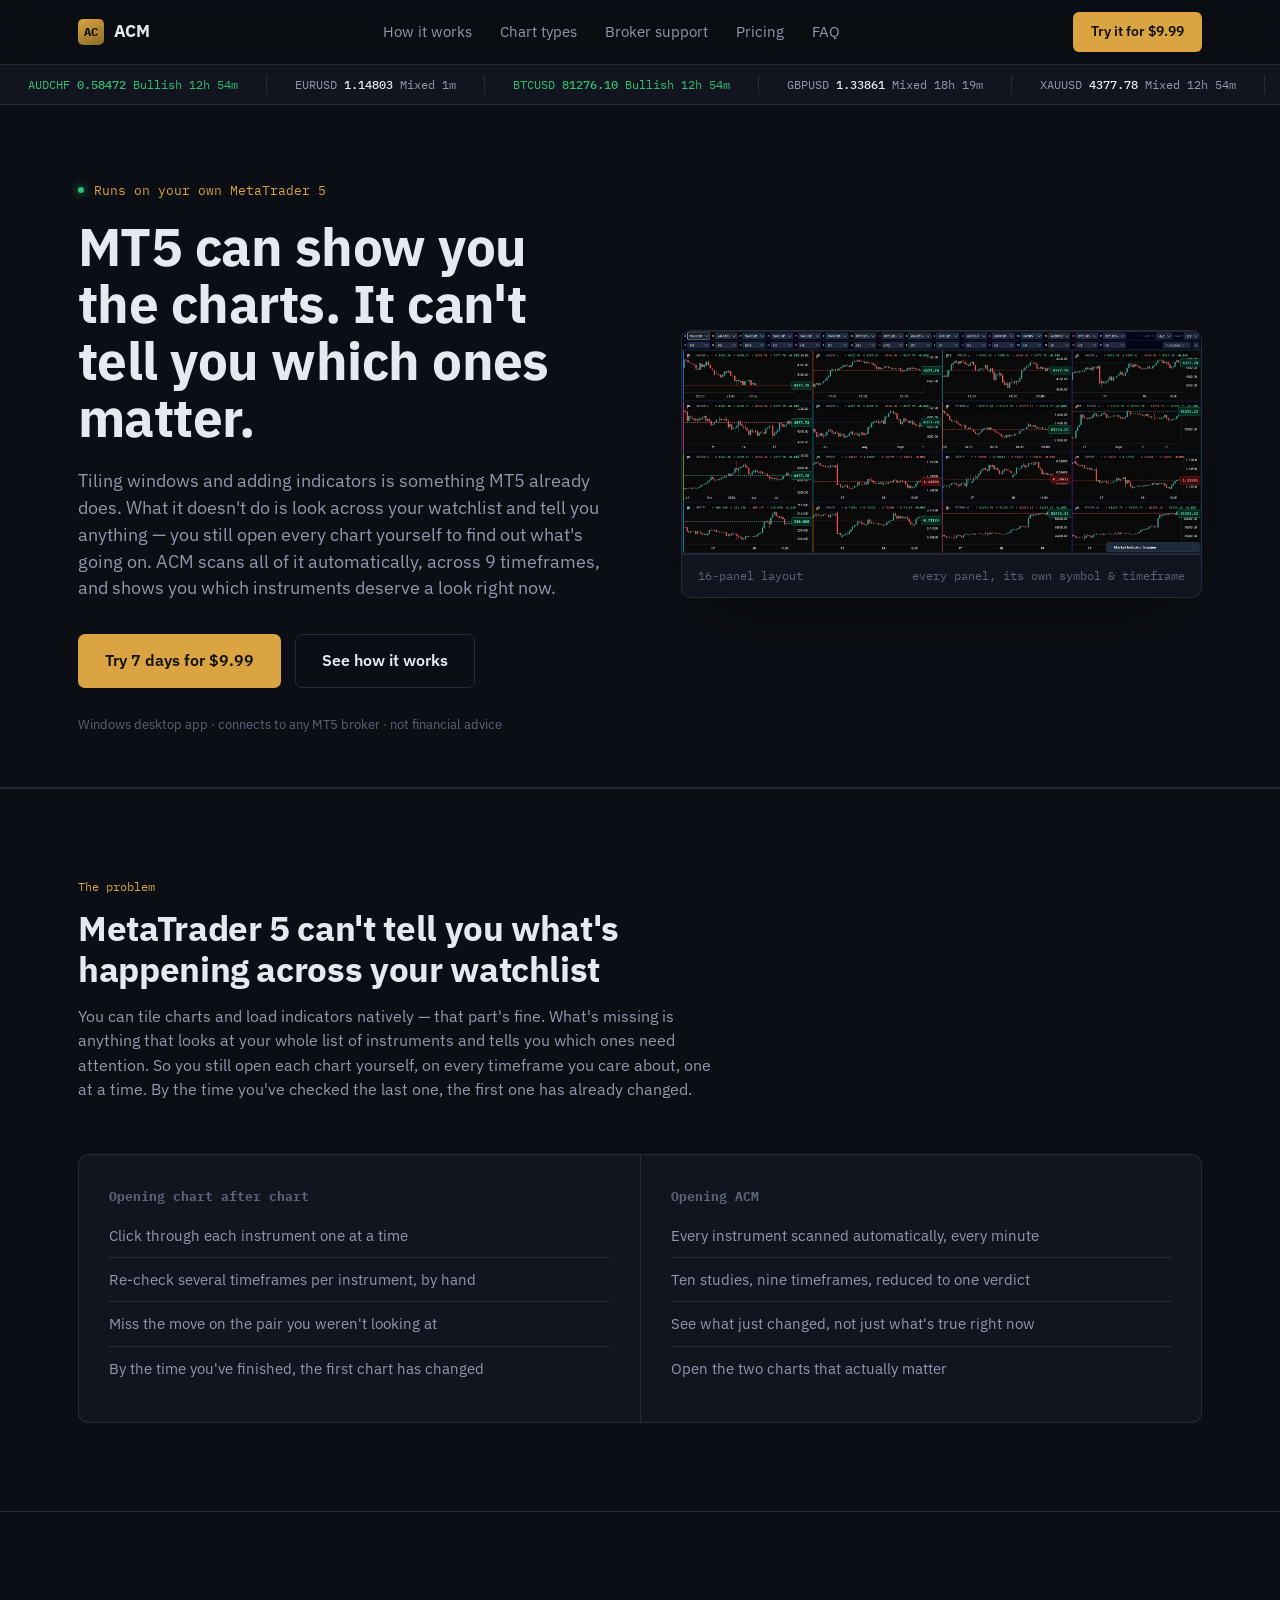
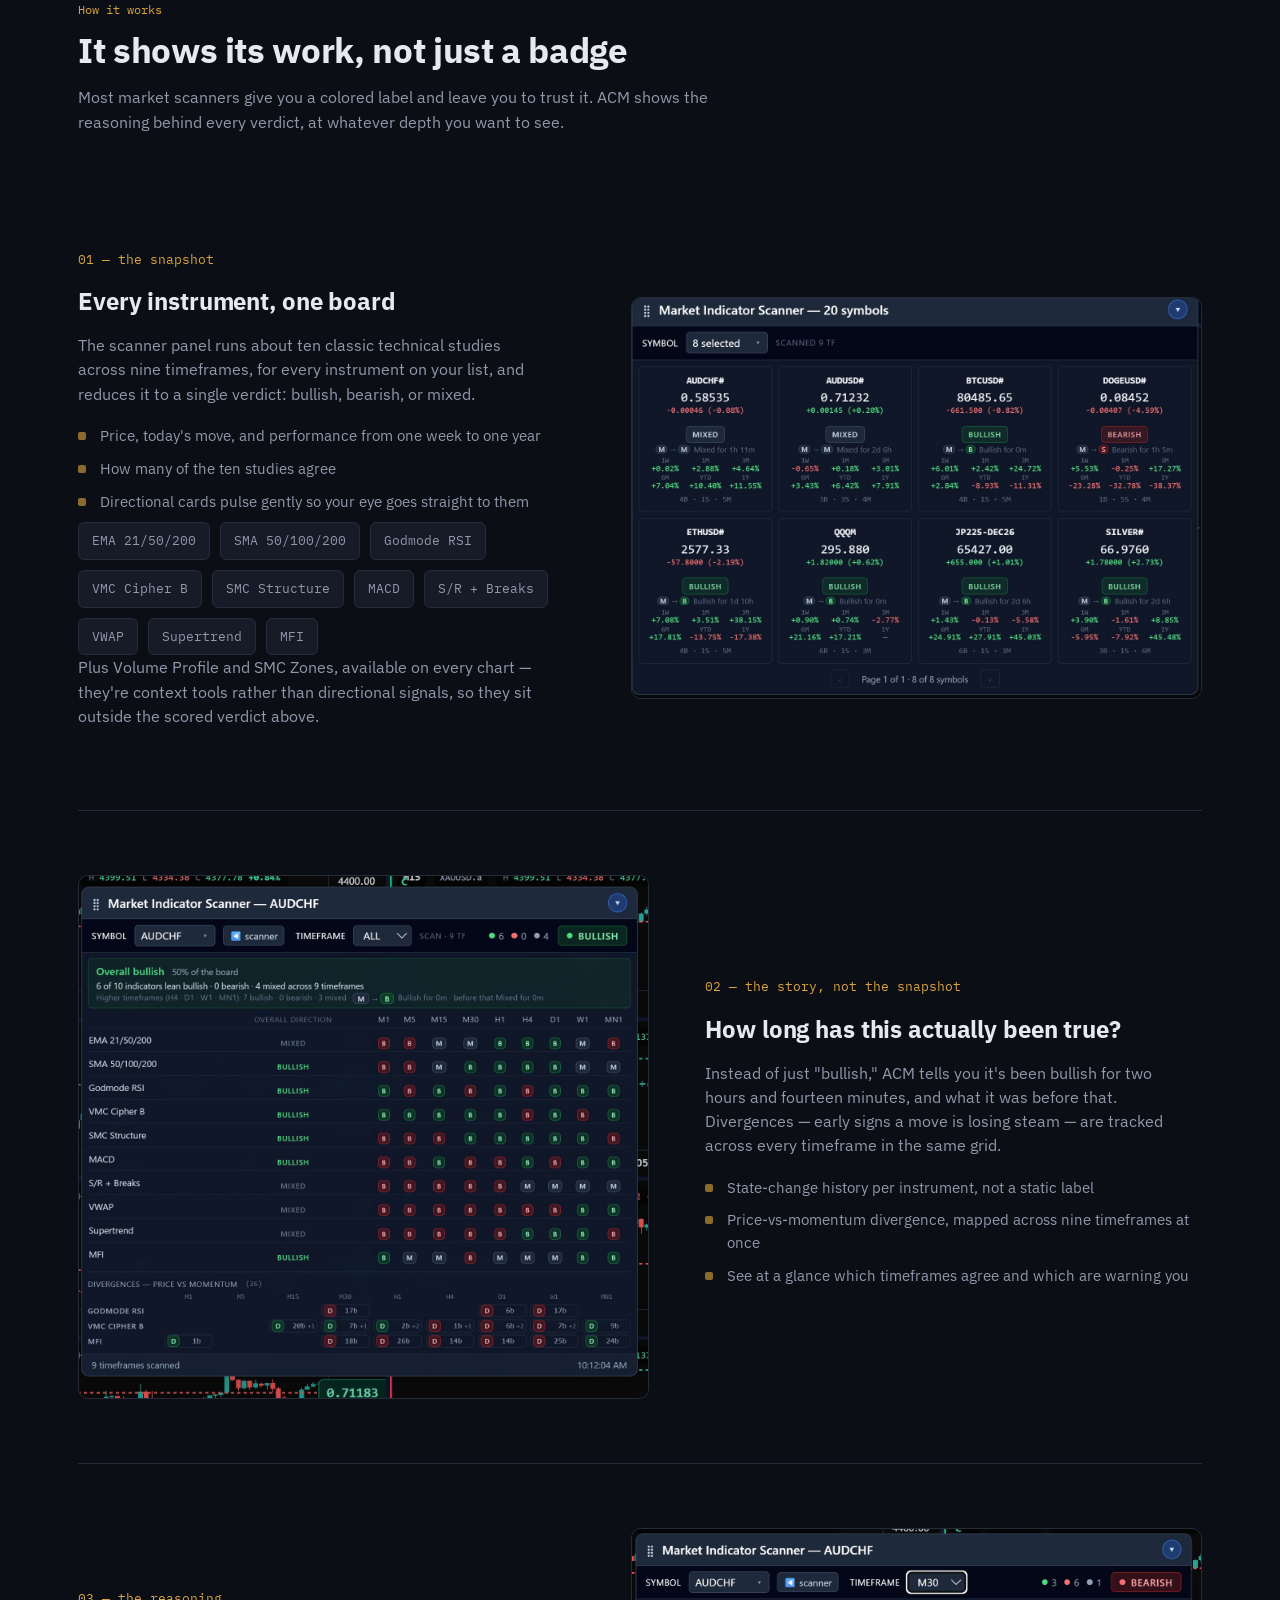
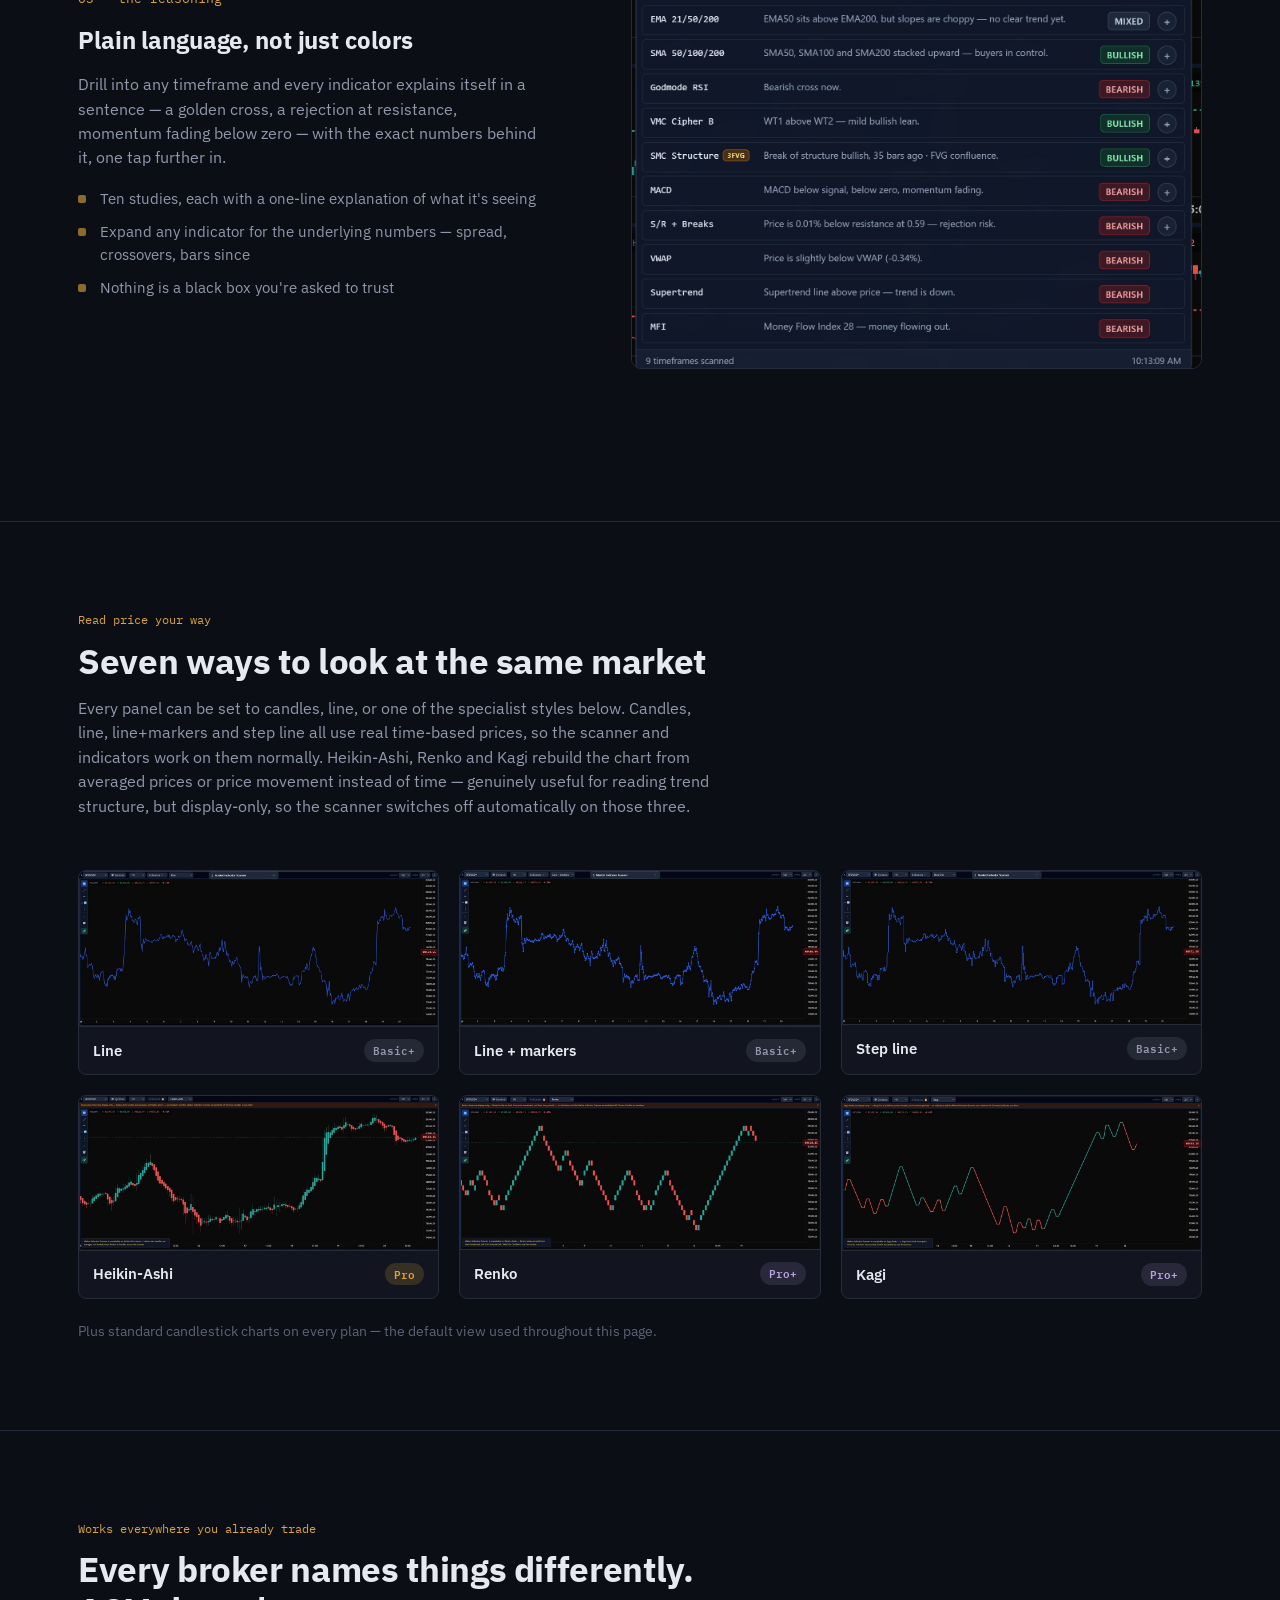
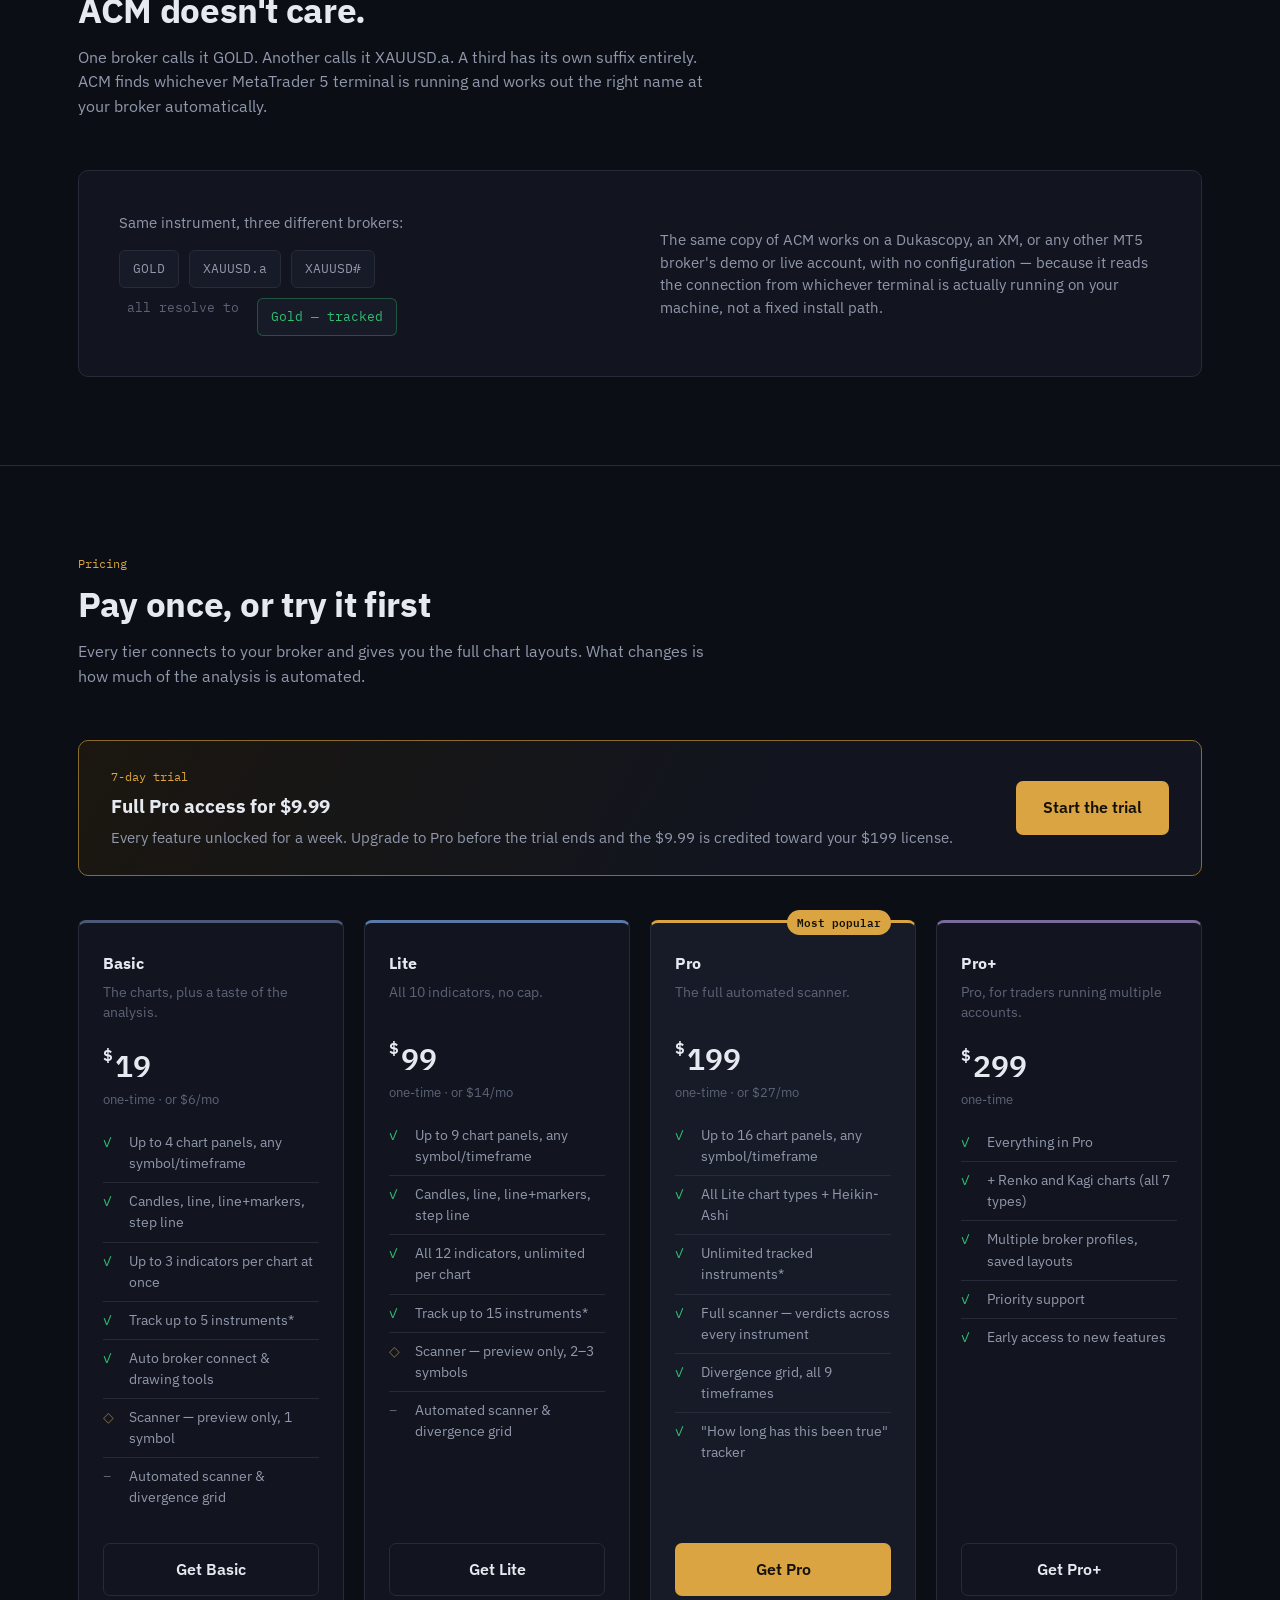
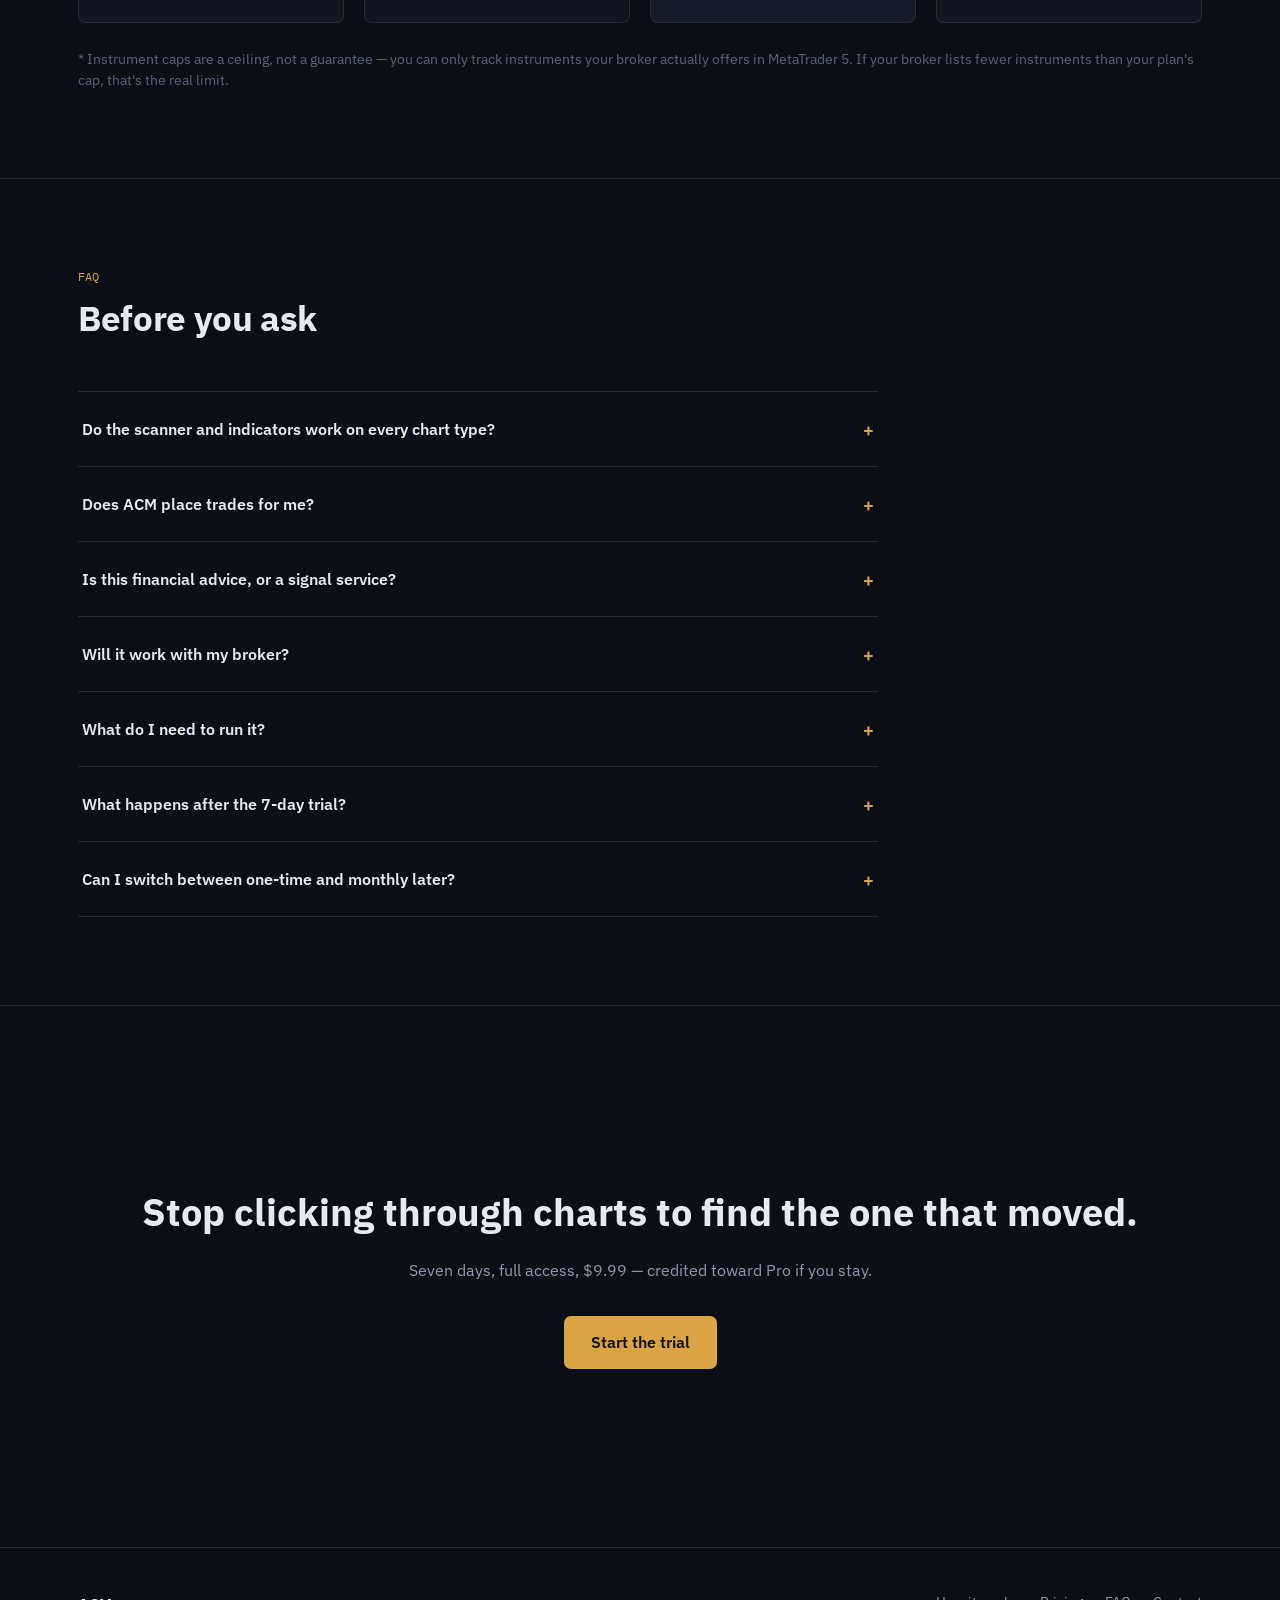
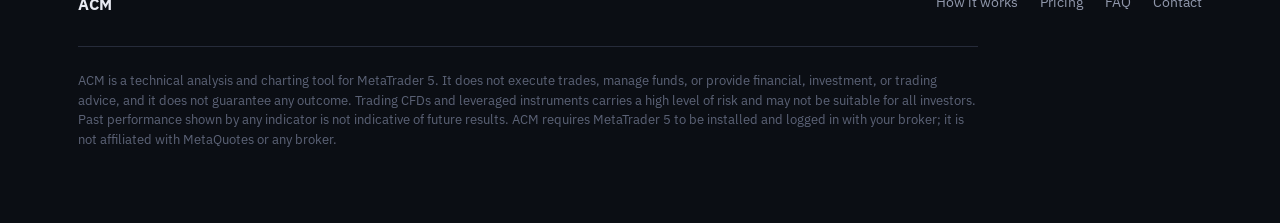
==== commit c8616177: "Add files via upload" ====
--- a/acm-site/index.html
+++ b/acm-site/index.html
@@ -18,6 +18,7 @@
     </a>
     <div class="nav-links">
       <a href="#how-it-works">How it works</a>
+      <a href="#chart-types">Chart types</a>
       <a href="#brokers">Broker support</a>
       <a href="#pricing">Pricing</a>
       <a href="#faq">FAQ</a>
@@ -50,8 +51,8 @@
   <div class="wrap hero-grid">
     <div>
       <div class="eyebrow-line"><span class="dot"></span>Runs on your own MetaTrader 5</div>
-      <h1>MT5 shows one chart<br>per window. ACM shows<br>the answer.</h1>
-      <p class="lede">Follow 20 instruments across 3 timeframes and that's up to 60 windows to check by hand — in the platform you already trade on. ACM watches all of them automatically and tells you which ones deserve your attention right now.</p>
+      <h1>MT5 can show you<br>the charts. It can't<br>tell you which ones matter.</h1>
+      <p class="lede">Tiling windows and adding indicators is something MT5 already does. What it doesn't do is look across your watchlist and tell you anything — you still open every chart yourself to find out what's going on. ACM scans all of it automatically, across 9 timeframes, and shows you which instruments deserve a look right now.</p>
       <div class="hero-ctas">
         <a href="#pricing" class="btn btn-primary">Try 7 days for $9.99</a>
         <a href="#how-it-works" class="btn btn-ghost">See how it works</a>
@@ -74,8 +75,8 @@
   <div class="wrap">
     <div class="section-head">
       <div class="kicker">The problem</div>
-      <h2>MetaTrader 5 was built for one chart at a time</h2>
-      <p>It's the platform your broker gives you, and it has no native way to scan a watchlist. So you open a chart, read it, close it, open the next — across every instrument, on every timeframe you care about. By the time you've checked the last one, the first one has already changed.</p>
+      <h2>MetaTrader 5 can't tell you what's happening across your watchlist</h2>
+      <p>You can tile charts and load indicators natively — that part's fine. What's missing is anything that looks at your whole list of instruments and tells you which ones need attention. So you still open each chart yourself, on every timeframe you care about, one at a time. By the time you've checked the last one, the first one has already changed.</p>
     </div>
     <div class="compare">
       <div class="old">
@@ -118,9 +119,22 @@
           <li>How many of the ten studies agree</li>
           <li>Directional cards pulse gently so your eye goes straight to them</li>
         </ul>
+        <div class="chip-row">
+          <span class="chip">EMA 21/50/200</span>
+          <span class="chip">SMA 50/100/200</span>
+          <span class="chip">Godmode RSI</span>
+          <span class="chip">VMC Cipher B</span>
+          <span class="chip">SMC Structure</span>
+          <span class="chip">MACD</span>
+          <span class="chip">S/R + Breaks</span>
+          <span class="chip">VWAP</span>
+          <span class="chip">Supertrend</span>
+          <span class="chip">MFI</span>
+        </div>
+        <p class="chip-row-note">Plus Volume Profile and SMC Zones, available on every chart — they're context tools rather than directional signals, so they sit outside the scored verdict above.</p>
       </div>
       <div class="feature-media">
-        <img src="assets/img/scanner-grid.jpg" alt="Market Indicator Scanner showing a grid of instruments with bullish, bearish and mixed verdicts" loading="lazy">
+        <img src="assets/img/scanner-grid-multi-asset.jpg" alt="Market Indicator Scanner showing 20 symbols across forex, crypto, indices and metals, each with a bullish, bearish or mixed verdict" loading="lazy">
       </div>
     </div>
 
@@ -155,6 +169,62 @@
         <img src="assets/img/scanner-reasoning.jpg" alt="Plain-English reasoning shown next to each of the ten technical indicators" loading="lazy">
       </div>
     </div>
+  </div>
+</section>
+
+<section class="border-top" id="chart-types">
+  <div class="wrap">
+    <div class="section-head">
+      <div class="kicker">Read price your way</div>
+      <h2>Seven ways to look at the same market</h2>
+      <p>Every panel can be set to candles, line, or one of the specialist styles below. Candles, line, line+markers and step line all use real time-based prices, so the scanner and indicators work on them normally. Heikin-Ashi, Renko and Kagi rebuild the chart from averaged prices or price movement instead of time — genuinely useful for reading trend structure, but display-only, so the scanner switches off automatically on those three.</p>
+    </div>
+
+    <div class="chart-type-grid">
+      <div class="chart-type-tile">
+        <img src="assets/img/chart-line.jpg" alt="BTCUSD shown as a line chart" loading="lazy">
+        <div class="chart-type-cap">
+          <span>Line</span>
+          <span class="tier-tag basic">Basic+</span>
+        </div>
+      </div>
+      <div class="chart-type-tile">
+        <img src="assets/img/chart-line-markers.jpg" alt="BTCUSD shown as a line chart with markers at each price point">
+        <div class="chart-type-cap">
+          <span>Line + markers</span>
+          <span class="tier-tag basic">Basic+</span>
+        </div>
+      </div>
+      <div class="chart-type-tile">
+        <img src="assets/img/chart-step.jpg" alt="BTCUSD shown as a step line chart" loading="lazy">
+        <div class="chart-type-cap">
+          <span>Step line</span>
+          <span class="tier-tag basic">Basic+</span>
+        </div>
+      </div>
+      <div class="chart-type-tile">
+        <img src="assets/img/chart-heikin-ashi.jpg" alt="BTCUSD shown as a Heikin-Ashi chart, with a notice that the scanner is unavailable on this chart type" loading="lazy">
+        <div class="chart-type-cap">
+          <span>Heikin-Ashi</span>
+          <span class="tier-tag pro">Pro</span>
+        </div>
+      </div>
+      <div class="chart-type-tile">
+        <img src="assets/img/chart-renko.jpg" alt="BTCUSD shown as a Renko brick chart, with a notice that the scanner is unavailable on this chart type" loading="lazy">
+        <div class="chart-type-cap">
+          <span>Renko</span>
+          <span class="tier-tag proplus">Pro+</span>
+        </div>
+      </div>
+      <div class="chart-type-tile">
+        <img src="assets/img/chart-kagi.jpg" alt="BTCUSD shown as a Kagi chart, with a notice that the scanner is unavailable on this chart type" loading="lazy">
+        <div class="chart-type-cap">
+          <span>Kagi</span>
+          <span class="tier-tag proplus">Pro+</span>
+        </div>
+      </div>
+    </div>
+    <p class="chart-type-footnote">Plus standard candlestick charts on every plan — the default view used throughout this page.</p>
   </div>
 </section>
 
@@ -208,13 +278,15 @@
 
       <div class="plan basic">
         <div class="plan-name">Basic</div>
-        <div class="plan-desc">The charts, none of the analysis.</div>
+        <div class="plan-desc">The charts, plus a taste of the analysis.</div>
         <div class="plan-price"><sup>$</sup>19</div>
         <div class="plan-sub">one-time · or $6/mo</div>
         <ul>
           <li class="yes"><span class="ico">✓</span> Up to 4 chart panels, any symbol/timeframe</li>
+          <li class="yes"><span class="ico">✓</span> Candles, line, line+markers, step line</li>
+          <li class="yes"><span class="ico">✓</span> Up to 3 indicators per chart at once</li>
+          <li class="yes"><span class="ico">✓</span> Track up to 5 instruments*</li>
           <li class="yes"><span class="ico">✓</span> Auto broker connect &amp; drawing tools</li>
-          <li class="no"><span class="ico">–</span> Manual technical studies</li>
           <li class="lock"><span class="ico">◇</span> Scanner — preview only, 1 symbol</li>
           <li class="no"><span class="ico">–</span> Automated scanner &amp; divergence grid</li>
         </ul>
@@ -223,13 +295,14 @@
 
       <div class="plan lite">
         <div class="plan-name">Lite</div>
-        <div class="plan-desc">Basic, plus the studies themselves.</div>
+        <div class="plan-desc">All 10 indicators, no cap.</div>
         <div class="plan-price"><sup>$</sup>99</div>
         <div class="plan-sub">one-time · or $14/mo</div>
         <ul>
           <li class="yes"><span class="ico">✓</span> Up to 9 chart panels, any symbol/timeframe</li>
-          <li class="yes"><span class="ico">✓</span> 10 manual technical studies per chart</li>
-          <li class="yes"><span class="ico">✓</span> Track up to 15 instruments</li>
+          <li class="yes"><span class="ico">✓</span> Candles, line, line+markers, step line</li>
+          <li class="yes"><span class="ico">✓</span> All 12 indicators, unlimited per chart</li>
+          <li class="yes"><span class="ico">✓</span> Track up to 15 instruments*</li>
           <li class="lock"><span class="ico">◇</span> Scanner — preview only, 2–3 symbols</li>
           <li class="no"><span class="ico">–</span> Automated scanner &amp; divergence grid</li>
         </ul>
@@ -244,7 +317,8 @@
         <div class="plan-sub">one-time · or $27/mo</div>
         <ul>
           <li class="yes"><span class="ico">✓</span> Up to 16 chart panels, any symbol/timeframe</li>
-          <li class="yes"><span class="ico">✓</span> Unlimited tracked instruments</li>
+          <li class="yes"><span class="ico">✓</span> All Lite chart types + Heikin-Ashi</li>
+          <li class="yes"><span class="ico">✓</span> Unlimited tracked instruments*</li>
           <li class="yes"><span class="ico">✓</span> Full scanner — verdicts across every instrument</li>
           <li class="yes"><span class="ico">✓</span> Divergence grid, all 9 timeframes</li>
           <li class="yes"><span class="ico">✓</span> "How long has this been true" tracker</li>
@@ -259,6 +333,7 @@
         <div class="plan-sub">one-time</div>
         <ul>
           <li class="yes"><span class="ico">✓</span> Everything in Pro</li>
+          <li class="yes"><span class="ico">✓</span> + Renko and Kagi charts (all 7 types)</li>
           <li class="yes"><span class="ico">✓</span> Multiple broker profiles, saved layouts</li>
           <li class="yes"><span class="ico">✓</span> Priority support</li>
           <li class="yes"><span class="ico">✓</span> Early access to new features</li>
@@ -267,6 +342,7 @@
       </div>
 
     </div>
+    <p class="chart-type-footnote" style="margin-top:26px;">* Instrument caps are a ceiling, not a guarantee — you can only track instruments your broker actually offers in MetaTrader 5. If your broker lists fewer instruments than your plan's cap, that's the real limit.</p>
   </div>
 </section>
 
@@ -277,6 +353,11 @@
       <h2>Before you ask</h2>
     </div>
     <div class="faq">
+
+      <div class="faq-item">
+        <button class="faq-q">Do the scanner and indicators work on every chart type?<span class="plus">+</span></button>
+        <div class="faq-a"><p>On candles, line, line+markers and step line — yes, fully. Heikin-Ashi, Renko and Kagi are display-only chart types: they're built from averaged prices or price movement rather than real traded prices, so indicators and the scanner switch off automatically on those, regardless of your plan. Switch back to candles to use them again.</p></div>
+      </div>
 
       <div class="faq-item">
         <button class="faq-q">Does ACM place trades for me?<span class="plus">+</span></button>
--- a/acm-site/assets/styles.css
+++ b/acm-site/assets/styles.css
@@ -309,6 +309,32 @@
   font-size:0.96rem;
 }
 .compare li:first-child{border-top:none;padding-top:0;}
+.compare.old li{
+  color:var(--text-faint);
+}
+.compare.new{
+  position:relative;
+}
+.compare.new::before{
+  content:'';
+  position:absolute;
+  top:0; left:0; right:0; bottom:0;
+  background:radial-gradient(120% 100% at 0% 0%, rgba(217,164,65,0.06), transparent 60%);
+  pointer-events:none;
+}
+.compare.new li{
+  color:var(--text);
+  font-size:1.04rem;
+  font-weight:600;
+  border-top-color:rgba(47,191,113,0.16);
+  position:relative;
+}
+.compare.new li::before{
+  content:'\2192';
+  color:var(--bull);
+  margin-right:10px;
+  font-weight:700;
+}
 
 /* ---------- Feature rows ---------- */
 .feature-row{
@@ -375,6 +401,50 @@
 }
 .feature-media img{width:100%;}
 
+/* ---------- Chart type grid ---------- */
+.chart-type-grid{
+  display:grid;
+  grid-template-columns:repeat(3, 1fr);
+  gap:20px;
+}
+@media (max-width:820px){
+  .chart-type-grid{grid-template-columns:repeat(2, 1fr);}
+}
+@media (max-width:560px){
+  .chart-type-grid{grid-template-columns:1fr;}
+}
+.chart-type-tile{
+  border:1px solid var(--line);
+  border-radius:8px;
+  overflow:hidden;
+  background:var(--surface);
+}
+.chart-type-tile img{width:100%; display:block;}
+.chart-type-cap{
+  display:flex;
+  justify-content:space-between;
+  align-items:center;
+  padding:12px 14px;
+  border-top:1px solid var(--line);
+  font-size:0.92rem;
+  font-weight:600;
+}
+.tier-tag{
+  font-family:var(--font-mono);
+  font-size:0.7rem;
+  font-weight:600;
+  padding:3px 9px;
+  border-radius:20px;
+}
+.tier-tag.basic{background:rgba(92,99,119,0.25); color:var(--text-dim);}
+.tier-tag.pro{background:rgba(217,164,65,0.18); color:var(--gold);}
+.tier-tag.proplus{background:rgba(122,106,154,0.22); color:#B7A4DE;}
+.chart-type-footnote{
+  margin:22px 0 0;
+  color:var(--text-faint);
+  font-size:0.86rem;
+}
+
 /* ---------- Broker strip ---------- */
 .broker-strip{
   background:var(--surface);
@@ -395,6 +465,11 @@
   display:flex;
   flex-wrap:wrap;
   gap:10px;
+}
+.chip-row-note{
+  color:var(--text-faint);
+  font-size:0.84rem;
+  margin:14px 0 0;
 }
 .chip{
   font-family:var(--font-mono);
@@ -623,4 +698,4 @@
   border-top:1px solid var(--line);
   padding-top:24px;
   max-width:900px;
-}
+}
